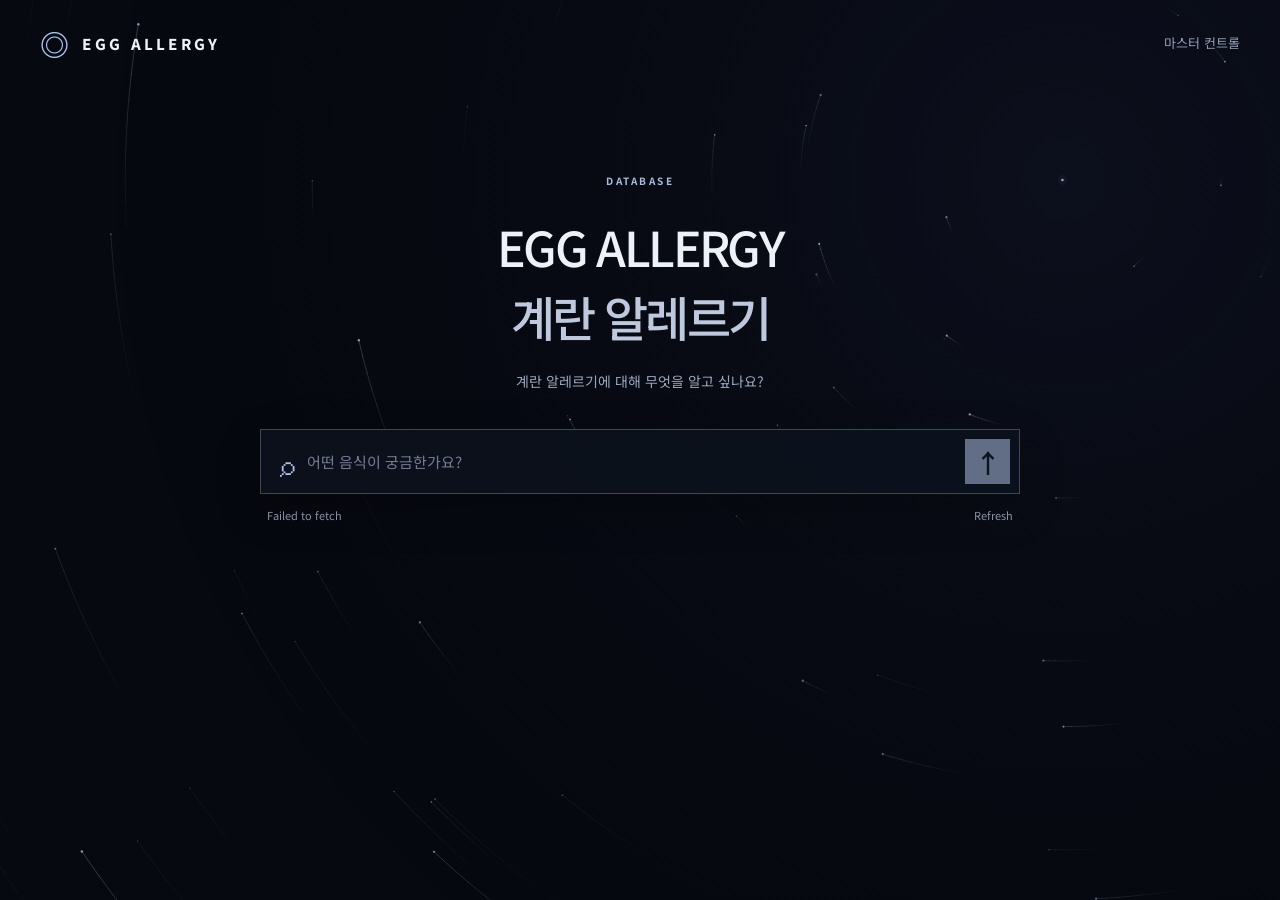
==== index.html @ 76c4cc01 "Add files via upload" ====
<!doctype html>
<html lang="ko">
<head>
  <meta charset="UTF-8">
  <meta name="viewport" content="width=device-width, initial-scale=1">
  <meta name="theme-color" content="#090b14">

  <title>EGG ALLERGY</title>

  <link rel="stylesheet" href="./style.css">

  <script defer src="./api.js"></script>
  <script defer src="./search.js"></script>
  <script defer src="./starfield.js"></script>
</head>

<body>
  <canvas id="starfield",aria-hidden="true"></canvas>


  <header class="site-header">
    <a class="brand" href="./index.html" aria-label="ORBIT 홈">
      <span class="brand-symbol" aria-hidden="true">◎</span>
      EGG ALLERGY
    </a>

    <a class="nav-link" href="./admin.html">마스터 컨트롤</a>
  </header>

  <main class="search-page">
    <section class="hero">
      <span class="eyebrow">DATABASE</span>

      <h1>EGG ALLERGY<br><span>계란 알레르기</span></h1>

      <p class="hero-description">
        계란 알레르기에 대해 무엇을 알고 싶나요?
      </p>

      <form
  id="searchForm"
  class="search-form"
  role="search"
>
  <label class="sr-only" for="searchInput">
    음식 검색
  </label>

  <span class="search-icon" aria-hidden="true">⌕</span>

  <input
    id="searchInput"
    type="search"
    placeholder="어떤 음식이 궁금한가요?"
    autocomplete="off"
    maxlength="100"
    required

    role="combobox"
    aria-autocomplete="list"
    aria-haspopup="listbox"
    aria-expanded="false"
    aria-controls="searchSuggestions"
  >

  <button
    id="searchButton"
    class="search-submit"
    type="submit"
  >
    <span class="sr-only">검색</span>
    <span aria-hidden="true">↑</span>
  </button>

  <!-- 입력 중 표시되는 추천 검색어 -->
  <div
    id="suggestionPanel"
    class="suggestion-panel"
    hidden
  >
    <div class="suggestion-heading">
      <span>Related</span>
      <span>Select or Enter</span>
    </div>

    <div
      id="searchSuggestions"
      role="listbox"
      aria-label="추천 음식"
    ></div>
  </div>
</form>


      <div class="search-meta">
        <span id="connectionStatus" role="status">
          Loading Data
        </span>

        <button id="refreshButton" class="text-button" type="button">
          Refresh
        </button>
      </div>
    </section>

    <section
      id="results"
      class="results"
      aria-live="polite"
      aria-label="검색 결과"
      hidden
    >
      <div class="section-heading">
        <span class="eyebrow">이거인가요?</span>
        <span id="resultCount" class="muted"></span>
      </div>

      <article id="bestResult" class="best-card" hidden>
        <div class="result-topline">
          <span class="result-caption">Best Related</span>
          <span id="resultGrade" class="grade-badge"></span>
          <p id="resultGradeDescription" class="grade-description"></p>
        </div>

        <h2 id="resultName"></h2>

        <p id="resultNote" class="result-note"></p>

        <div id="resultTags" class="tag-list"></div>

        <p class="result-disclaimer">
          모든 음식은 귀납적으로 측정되었습니다. | Every food has investigated by inductive reasoning
        </p>
      </article>

      <div id="emptyResult" class="empty-card" hidden>
        <span class="empty-symbol" aria-hidden="true">✧</span>
        <h2>데이터베이스가 존재하지 않음.</h2>
        <p>잘못 입력하신건가요?</p>
      </div>

      <section
        id="relatedSection"
        class="related-section"
        aria-labelledby="relatedTitle"
        hidden
      >
        <h3 id="relatedTitle">다른 건?</h3>
        <div id="relatedList" class="related-list"></div>
      </section>
    </section>
  </main>

</body>
</html>
---- style.css ----
@import url("https://fonts.googleapis.com/css2?family=Noto+Sans+KR:wght@400;500;600;700;800&display=swap");

:root {
  color-scheme: dark;

  --bg: #090b14;
  --panel: #121522;
  --panel-soft: #151928;

  --text: #f2f2f8;
  --muted: #959bb3;
  --line: rgba(188, 196, 235, 0.13);

  --accent: #b6a6ff;
  --accent-bright: #d5ccff;

  --danger: #ff8b9c;
  --warning: #ffbc80;
  --caution: #e7d77f;
  --safe: #8edbc4;
}

* {
  box-sizing: border-box;
}

[hidden] {
  display: none !important;
}

html {
  min-height: 100%;
}

body {
  margin: 0;
  min-height: 100vh;

  font-family:
    "Noto Sans KR",
    system-ui,
    -apple-system,
    sans-serif;

  background-color: var(--bg);
  color: var(--text);

  background-image:
    radial-gradient(
      1px 1px at 22px 35px,
      rgba(232, 232, 255, 0.24) 95%,
      transparent
    ),
    radial-gradient(
      1px 1px at 110px 125px,
      rgba(232, 232, 255, 0.16) 95%,
      transparent
    );

  background-size: 230px 230px, 310px 310px;
}

button,
input,
textarea,
select {
  font: inherit;
}

button,
a,
input,
textarea,
select {
  -webkit-tap-highlight-color: transparent;
}

button {
  cursor: pointer;
}

button:disabled {
  opacity: 0.5;
  cursor: not-allowed;
}

a {
  color: inherit;
  text-decoration: none;
}

button,
a,
input,
textarea,
select {
  outline-offset: 5px;
}

:focus-visible {
  outline: 2px solid var(--accent);
}

.space-glow {
  position: fixed;
  z-index: -1;
  pointer-events: none;
  border-radius: 50%;
  filter: blur(85px);
}

.glow-one {
  width: min(560px, 80vw);
  height: 430px;
  top: -220px;
  left: calc(50% - 280px);
  background: rgba(109, 77, 203, 0.19);
}

.glow-two {
  width: 280px;
  height: 280px;
  bottom: 4%;
  right: 2%;
  background: rgba(49, 81, 154, 0.1);
}

.site-header {
  max-width: 1360px;
  margin: 0 auto;
  padding: 28px 40px;

  display: flex;
  align-items: center;
  justify-content: space-between;
  gap: 20px;
}

.brand {
  display: inline-flex;
  align-items: center;
  gap: 10px;

  font-size: 15px;
  font-weight: 800;
  letter-spacing: 0.16em;
}

.brand-symbol {
  color: var(--accent);
  font-size: 29px;
  line-height: 1;
}

.nav-link {
  color: var(--muted);
  font-size: 13px;
  transition: color 0.2s;
}

.nav-link:hover {
  color: var(--text);
}

.search-page {
  width: min(760px, calc(100% - 40px));
  margin: 80px auto 0;
}

.hero {
  text-align: center;
}

.eyebrow {
  font-size: 10px;
  font-weight: 700;
  letter-spacing: 0.2em;
  color: var(--accent);
}

.hero h1 {
  margin: 22px 0 18px;

  font-size: clamp(32px, 5vw, 48px);
  font-weight: 600;
  line-height: 1.45;
  letter-spacing: -0.055em;
}

.hero h1 span {
  color: #c5c8d9;
}

.hero-description {
  margin: 0;
  color: var(--muted);
  font-size: 14px;
  line-height: 1.8;
}

.search-form {
  margin-top: 35px;
  padding: 10px 10px 10px 20px;

  display: flex;
  align-items: center;
  gap: 12px;

  border: 1px solid rgba(182, 166, 255, 0.24);
  border-radius: 20px;

  background: rgba(22, 25, 40, 0.92);

  box-shadow:
    0 20px 70px rgba(0, 0, 0, 0.22),
    inset 0 1px 0 rgba(255, 255, 255, 0.03);

  transition: border-color 0.2s, box-shadow 0.2s;
}

.search-form:focus-within {
  border-color: rgba(182, 166, 255, 0.6);
  box-shadow: 0 0 0 4px rgba(182, 166, 255, 0.06);
}

.search-icon {
  color: var(--accent);
  font-size: 29px;
}

.search-form input {
  flex: 1;
  width: 0;
  min-width: 0;
  padding: 12px 0;

  border: none;
  outline: none;
  background: transparent;
  color: var(--text);
  font-size: 15px;
}

input::placeholder,
textarea::placeholder {
  color: #757d96;
}

.search-submit {
  flex-shrink: 0;
  width: 44px;
  height: 44px;

  border: none;
  border-radius: 13px;

  background: var(--accent);
  color: #201832;

  font-size: 26px;
  font-weight: 600;
  transition: background 0.2s, transform 0.2s;
}

.search-submit:hover {
  background: var(--accent-bright);
  transform: translateY(-1px);
}

.search-meta {
  display: flex;
  justify-content: space-between;
  align-items: center;
  gap: 12px;

  padding: 13px 7px;
  color: var(--muted);
  font-size: 11px;
}

.text-button {
  padding: 0;
  border: none;
  background: transparent;
  color: var(--muted);
  font-size: inherit;
}

.text-button:hover {
  color: var(--accent-bright);
}

.results {
  margin-top: 34px;
  animation: appear 0.35s ease;
}

.section-heading {
  margin: 0 4px 13px;

  display: flex;
  align-items: center;
  justify-content: space-between;
  gap: 12px;

  font-size: 11px;
}

.best-card,
.empty-card {
  border: 1px solid var(--line);
  border-radius: 22px;

  background:
    linear-gradient(
      135deg,
      rgba(182, 166, 255, 0.05),
      transparent 65%
    ),
    var(--panel);

  padding: 30px;
}

.result-topline {
  display: flex;
  justify-content: space-between;
  align-items: center;
  gap: 16px;
}

.result-caption {
  color: var(--muted);
  font-size: 12px;
}

.best-card h2 {
  margin: 22px 0 16px;
  font-size: clamp(32px, 6vw, 48px);
  line-height: 1.3;
  letter-spacing: -0.05em;
  overflow-wrap: anywhere;
}

.result-note {
  margin: 0;
  color: #b9bfd2;
  font-size: 14px;
  line-height: 1.9;
  white-space: pre-wrap;
  overflow-wrap: anywhere;
}

.grade-badge {
  display: inline-flex;
  align-items: center;
  padding: 6px 11px;

  border: 1px solid currentColor;
  border-radius: 8px;

  font-size: 11px;
  font-weight: 600;
}

.grade-danger {
  color: var(--danger);
  background: rgba(255, 139, 156, 0.06);
}

.grade-warning {
  color: var(--warning);
  background: rgba(255, 188, 128, 0.06);
}

.grade-caution {
  color: var(--caution);
  background: rgba(231, 215, 127, 0.06);
}

.grade-safe {
  color: var(--safe);
  background: rgba(142, 219, 196, 0.06);
}

.tag-list {
  display: flex;
  flex-wrap: wrap;
  gap: 7px;
  margin-top: 22px;
}

.tag {
  max-width: 100%;
  padding: 6px 10px;
  border-radius: 7px;
  background: rgba(255, 255, 255, 0.04);
  color: #a7adc4;
  font-size: 11px;
  overflow-wrap: anywhere;
}

.result-disclaimer {
  margin: 24px 0 0;
  padding-top: 17px;
  border-top: 1px solid var(--line);
  color: var(--muted);
  font-size: 10px;
  line-height: 1.8;
}

.related-section {
  margin-top: 28px;
}

.related-section h3 {
  margin: 0 0 13px;
  color: #b6bdd2;
  font-size: 12px;
  font-weight: 500;
}

.related-list {
  display: flex;
  flex-wrap: wrap;
  gap: 9px;
}

.related-button {
  max-width: 100%;

  display: inline-flex;
  align-items: center;
  gap: 14px;

  padding: 12px 15px;
  border: 1px solid var(--line);
  border-radius: 11px;

  background: rgba(20, 24, 39, 0.8);
  color: #c8ccdc;
  font-size: 13px;
  text-align: left;
  overflow-wrap: anywhere;

  transition: background 0.2s, border-color 0.2s;
}

.related-button:hover {
  background: #1b2034;
  border-color: rgba(182, 166, 255, 0.4);
}

.related-button span:last-child {
  color: var(--accent);
}

.empty-card {
  text-align: center;
  padding: 40px 24px;
}

.empty-symbol {
  color: var(--accent);
  font-size: 34px;
}

.empty-card h2 {
  font-size: 20px;
  font-weight: 500;
}

.empty-card p {
  color: var(--muted);
  font-size: 13px;
  line-height: 1.8;
}

.site-footer {
  padding: 55px 20px 30px;
  text-align: center;
  color: #727b95;
  font-size: 10px;
}

/* 편집 페이지 */

.admin-page {
  width: min(1320px, calc(100% - 64px));
  margin: 45px auto 70px;
}

.admin-heading h1 {
  margin: 14px 0 10px;
  font-size: clamp(26px, 4vw, 34px);
  letter-spacing: -0.04em;
}

.admin-heading p {
  font-size: 13px;
  line-height: 1.8;
}

.status-message {
  min-height: 22px;
  margin: 20px 0;
  font-size: 13px;
  color: var(--accent-bright);
  line-height: 1.8;
}

.status-message.error {
  color: var(--danger);
}

.login-panel {
  max-width: 460px;
  margin: 45px auto;
  padding: 34px;

  border: 1px solid var(--line);
  border-radius: 20px;
  background: var(--panel);
}

.panel-icon {
  color: var(--accent);
  font-size: 30px;
}

.login-panel h2 {
  margin: 16px 0 10px;
  font-size: 21px;
  font-weight: 600;
}

.login-panel p {
  font-size: 12px;
  line-height: 1.8;
}

.login-form {
  display: grid;
  gap: 12px;
  margin: 24px 0 18px;
}

.login-form input {
  width: 100%;
  padding: 13px 14px;
  border: 1px solid var(--line);
  border-radius: 10px;
  background: #0c0f1a;
  color: var(--text);
}

.primary-button,
.secondary-button,
.row-button {
  padding: 10px 14px;
  border: 1px solid transparent;
  border-radius: 9px;
  font-size: 12px;
  font-weight: 500;
}

.primary-button {
  background: var(--accent);
  color: #201832;
}

.primary-button:hover:not(:disabled) {
  background: var(--accent-bright);
}

.secondary-button {
  border-color: var(--line);
  background: var(--panel);
  color: #c7cce0;
}

.secondary-button:hover:not(:disabled) {
  background: #1c2135;
}

.editor-toolbar,
.toolbar-group {
  display: flex;
  align-items: center;
  flex-wrap: wrap;
  gap: 10px;
}

.editor-toolbar {
  justify-content: space-between;
  margin: 26px 0 18px;
}

.session-info {
  color: var(--muted);
  font-size: 11px;
}

.table-help {
  display: flex;
  flex-wrap: wrap;
  justify-content: space-between;
  gap: 8px;
  margin-bottom: 12px;
  color: var(--muted);
  font-size: 11px;
}

.table-wrap {
  overflow: auto;
  max-height: 68vh;

  border: 1px solid var(--line);
  border-radius: 12px;
  background: #10131f;
}

.food-table {
  width: 100%;
  min-width: 1100px;

  border-collapse: separate;
  border-spacing: 0;
  table-layout: fixed;

  font-size: 12px;
}

.food-table th {
  position: sticky;
  top: 0;
  z-index: 1;

  padding: 14px 12px;

  border-bottom: 1px solid var(--line);
  border-right: 1px solid var(--line);

  background: #1a1e2f;
  color: #b8bfd5;
  text-align: left;
  font-size: 11px;
  font-weight: 500;
}

.food-table th:nth-child(1) {
  width: 58px;
}

.food-table th:nth-child(2) {
  width: 170px;
}

.food-table th:nth-child(3) {
  width: 100px;
}

.food-table th:nth-child(4),
.food-table th:nth-child(5) {
  width: 180px;
}

.food-table th:nth-child(6) {
  width: 260px;
}

.food-table th:nth-child(7) {
  width: 145px;
}

.food-table td {
  padding: 6px;
  vertical-align: top;

  border-bottom: 1px solid var(--line);
  border-right: 1px solid var(--line);
}

.food-table th:last-child,
.food-table td:last-child {
  border-right: none;
}

.food-table tbody tr:last-child td {
  border-bottom: none;
}

.food-table tbody tr:hover {
  background: rgba(182, 166, 255, 0.025);
}

.food-table tbody tr.dirty {
  background: rgba(182, 166, 255, 0.055);
}

.food-table .row-number {
  padding-top: 18px;
  text-align: center;
  color: var(--muted);
}

.cell-input {
  display: block;
  width: 100%;
  min-height: 42px;
  padding: 10px 8px;

  border: 1px solid transparent;
  border-radius: 5px;

  background: transparent;
  color: #dbe0ee;
  font-size: 12px;
}

textarea.cell-input {
  resize: vertical;
  min-height: 64px;
  line-height: 1.7;
}

.cell-input:focus {
  border-color: rgba(182, 166, 255, 0.5);
  background: #191e30;
  outline: none;
}

select.cell-input {
  background-color: #111522;
}

.row-actions {
  display: flex;
  gap: 5px;
  padding-top: 4px;
}

.row-button {
  padding: 8px 9px;
  background: #26243c;
  color: var(--accent-bright);
}

.row-button.delete {
  background: rgba(255, 139, 156, 0.07);
  color: var(--danger);
}

.muted {
  color: var(--muted);
}

.small {
  font-size: 11px;
}

.sr-only {
  position: absolute;
  width: 1px;
  height: 1px;
  padding: 0;
  margin: -1px;
  overflow: hidden;
  clip: rect(0, 0, 0, 0);
  white-space: nowrap;
  border: 0;
}

@keyframes appear {
  from {
    opacity: 0;
    transform: translateY(8px);
  }

  to {
    opacity: 1;
    transform: translateY(0);
  }
}

@media (max-width: 640px) {
  .site-header {
    padding: 22px 20px;
  }

  .brand {
    font-size: 13px;
  }

  .nav-link {
    font-size: 11px;
  }

  .search-page {
    margin-top: 60px;
  }

  .hero-description {
    font-size: 12px;
  }

  .search-form {
    margin-top: 27px;
    padding-left: 14px;
    gap: 8px;
  }

  .search-form input {
    font-size: 13px;
  }

  .best-card {
    padding: 24px 21px;
  }

  .admin-page {
    width: calc(100% - 32px);
    margin-top: 30px;
  }

  .login-panel {
    padding: 25px;
  }

  .editor-toolbar {
    align-items: flex-start;
    gap: 16px;
  }
}

@media (prefers-reduced-motion: reduce) {
  *,
  *::before,
  *::after {
    animation: none !important;
    transition: none !important;
  }
}

/* ──────────────────────────────
   각진 인터페이스 + 별 일주운동 배경
   ────────────────────────────── */

:root {
  --bg: #070910;
  --panel: #101420;
  --panel-soft: #151b28;

  --text: #edf1fa;
  --muted: #929eb5;

  --accent: #abc4f5;
  --accent-bright: #d5e4ff;

  --line: rgba(174, 195, 230, 0.18);
}

/* 기존 점 형태의 별 배경 제거 */
body {
  position: relative;
  isolation: isolate;

  background-color: var(--bg);
  background-image: none;
}

/* 움직이는 우주 배경 */
#starfield {
  position: fixed;
  inset: 0;
  z-index: 0;

  display: block;
  width: 100%;
  height: 100%;

  pointer-events: none;
}

/* 기존 장식은 사용하지 않음 */
.space-glow {
  display: none;
}

/* 배경 위에 실제 콘텐츠 배치 */
.site-header,
.search-page,
.admin-page,
.site-footer {
  position: relative;
  z-index: 1;
}

/* 기존 모서리를 각지게 변경 */
.search-form,
.search-submit,
.best-card,
.empty-card,
.grade-badge,
.tag,
.related-button,
.login-panel,
.login-form input,
.primary-button,
.secondary-button,
.row-button,
.table-wrap,
.cell-input {
  border-radius: 0;
}

/* 헤더 */
.site-header {
  padding-top: 25px;
  padding-bottom: 25px;
}

.brand {
  letter-spacing: 0.22em;
}

.brand-symbol {
  color: var(--accent);
}

.nav-link {
  padding: 8px 0;
  border-bottom: 1px solid transparent;
}

.nav-link:hover {
  border-bottom-color: var(--accent);
}

/* 메인 문구 */
.eyebrow {
  color: #a7bddf;
  letter-spacing: 0.25em;
}

.hero h1 {
  font-weight: 500;
}

.hero h1 span {
  color: #bec9dd;
}

.hero-description {
  color: #9aa8bf;
}

/* 검색창 */
.search-form {
  padding: 9px 9px 9px 19px;

  border: 1px solid rgba(174, 195, 230, 0.3);

  background: rgba(13, 18, 29, 0.9);
  backdrop-filter: blur(12px);
  -webkit-backdrop-filter: blur(12px);

  box-shadow: 0 15px 45px rgba(0, 0, 0, 0.22);
}

.search-form:focus-within {
  border-color: #adc8f6;
  box-shadow:
    0 0 0 1px rgba(173, 200, 246, 0.1),
    0 15px 45px rgba(0, 0, 0, 0.25);
}

.search-submit {
  width: 45px;
  height: 45px;

  background: #b7cced;
  color: #101827;
}

.search-submit:hover {
  background: #d4e3fb;
  transform: none;
}

/* 큰 검색 결과 */
.best-card,
.empty-card {
  position: relative;
  overflow: hidden;

  border: 1px solid var(--line);
  background: rgba(12, 17, 28, 0.93);

  backdrop-filter: blur(14px);
  -webkit-backdrop-filter: blur(14px);

  box-shadow: 0 18px 50px rgba(0, 0, 0, 0.2);
}

/* 위쪽 얇은 강조선 */
.best-card::before {
  content: "";

  position: absolute;
  top: 0;
  left: 0;

  width: 76px;
  height: 2px;

  background: var(--accent);
}

.best-card h2 {
  font-weight: 500;
}

.result-caption {
  letter-spacing: 0.06em;
}

.result-note {
  color: #bac7da;
}

.result-disclaimer {
  color: #8e9bb0;
}

/* 등급 */
.grade-badge {
  padding: 6px 12px;
  border-width: 1px;
}

/* 태그 */
.tag {
  border: 1px solid rgba(174, 195, 230, 0.1);
  background: rgba(174, 195, 230, 0.035);
  color: #aebed5;
}

/* 연관 검색어 */
.related-button {
  padding: 13px 16px;

  background: rgba(13, 18, 29, 0.9);
  border-color: rgba(174, 195, 230, 0.18);
}

.related-button:hover {
  background: rgba(28, 39, 58, 0.95);
  border-color: rgba(174, 195, 230, 0.55);
}

.related-button span:last-child {
  color: #b7ccef;
}

/* 편집 로그인 */
.login-panel {
  border: 1px solid var(--line);
  background: rgba(12, 17, 28, 0.95);

  backdrop-filter: blur(12px);
  -webkit-backdrop-filter: blur(12px);
}

.login-form input {
  border-color: rgba(174, 195, 230, 0.2);
  background: #090e18;
}

.primary-button {
  background: #b7cced;
  color: #101827;
}

.primary-button:hover:not(:disabled) {
  background: #d4e3fb;
}

.secondary-button {
  background: rgba(16, 23, 36, 0.95);
  border-color: var(--line);
}

.secondary-button:hover:not(:disabled) {
  background: #202d43;
}

/* 엑셀형 편집 표 */
.table-wrap {
  border-color: rgba(174, 195, 230, 0.22);
  background: #0d1320;
}

.food-table th {
  background: #192335;
  color: #c1cfe3;

  border-color: rgba(174, 195, 230, 0.18);
}

.food-table td {
  border-color: rgba(174, 195, 230, 0.12);
}

.food-table tbody tr:hover {
  background: rgba(171, 196, 245, 0.035);
}

.food-table tbody tr.dirty {
  background: rgba(171, 196, 245, 0.075);
}

.cell-input {
  color: #e0e8f5;
}

.cell-input:focus {
  background: #1a263a;
  border-color: #91add7;
}

select.cell-input {
  background-color: #101827;
}

.row-button {
  background: #24334b;
  color: #d0e0fa;
}

/* 드래그 선택 색 */
::selection {
  background: rgba(171, 196, 245, 0.3);
  color: #ffffff;
}

@media (max-width: 640px) {
  .search-form {
    padding-left: 13px;
  }

  .best-card,
  .empty-card {
    padding: 25px 20px;
  }
}

/* ──────────────────────────────
   연관 검색어: 이어지는 세로 리스트
   ────────────────────────────── */

.related-section {
  margin-top: 32px;
}

.related-section h3 {
  margin: 0 0 15px;
  padding: 0 2px;

  color: #aebbd0;
  font-size: 12px;
  font-weight: 500;
  letter-spacing: 0.02em;
}

/* 개별 블록 대신 하나로 이어지는 목록 */
.related-list {
  display: flex;
  flex-direction: column;
  gap: 0;

  border-top: 1px solid rgba(174, 195, 230, 0.2);
  border-bottom: 1px solid rgba(174, 195, 230, 0.2);

  background: rgba(9, 14, 24, 0.55);
}

/* 행 사이에만 구분선 */
.related-item + .related-item {
  border-top: 1px solid rgba(174, 195, 230, 0.11);
}

.related-button {
  position: relative;

  display: flex;
  align-items: center;
  justify-content: space-between;
  gap: 20px;

  width: 100%;
  max-width: none;
  min-height: 64px;

  margin: 0;
  padding: 18px 16px;

  border: none;
  border-radius: 0;

  background: transparent;
  box-shadow: none;

  color: #d4deed;
  font-size: 14px;
  text-align: left;

  transition: background 0.18s ease;
}

.related-button:hover {
  border: none;
  background: rgba(171, 196, 245, 0.055);
}

/* 키보드 선택 표시가 다른 행에 가리지 않도록 */
.related-button:focus-visible {
  z-index: 1;
  outline: 2px solid var(--accent);
  outline-offset: -2px;
}

.related-name {
  flex: 1;
  min-width: 0;

  color: #d4deed;
  font-weight: 400;
  line-height: 1.6;
  overflow-wrap: anywhere;
}

/* 오른쪽 등급 + 화살표 */
.related-meta {
  display: inline-flex;
  align-items: center;
  flex-shrink: 0;
  gap: 18px;
}

/* 기존 span 색상 규칙보다 우선 적용 */
.related-button .related-grade {
  display: inline-flex;
  align-items: center;
  justify-content: flex-start;
  gap: 7px;

  min-width: 43px;

  border: none;
  background: transparent;

  font-size: 11px;
  font-weight: 500;
  white-space: nowrap;
}

/* 등급 앞의 작은 점 */
.related-grade::before {
  content: "";

  width: 4px;
  height: 4px;

  border-radius: 50%;
  background: currentColor;
}

.related-button .related-grade.grade-danger {
  color: var(--danger);
}

.related-button .related-grade.grade-warning {
  color: var(--warning);
}

.related-button .related-grade.grade-caution {
  color: var(--caution);
}

.related-button .related-grade.grade-safe {
  color: var(--safe);
}

.related-button .related-arrow {
  color: #71819c;
  font-size: 14px;

  transition:
    color 0.18s ease,
    transform 0.18s ease;
}

.related-button:hover .related-arrow {
  color: #c6d9fa;
  transform: translate(2px, -2px);
}

@media (max-width: 640px) {
  .related-button {
    min-height: 60px;
    padding: 16px 12px;
    gap: 12px;

    font-size: 13px;
  }

  .related-meta {
    gap: 12px;
  }
}

/* 대표 음식의 등급 설명 */
.grade-description {
  max-width: 420px;

  margin: 10px 0 0 auto;

  color: #9baac0;
  font-size: 11px;
  font-weight: 400;
  line-height: 1.8;
  text-align: right;

  word-break: keep-all;
  overflow-wrap: anywhere;
}

@media (max-width: 640px) {
  .grade-description {
    max-width: 100%;
    font-size: 10px;
  }
}

/* ──────────────────────────────
   입력 중 추천 검색어
   ────────────────────────────── */

.search-form {
  position: relative;
}

/* 아래 검색 결과보다 추천 목록을 위에 표시 */
.hero {
  position: relative;
  z-index: 3;
}

.suggestion-panel {
  position: absolute;
  top: calc(100% + 8px);
  left: -1px;
  right: -1px;
  z-index: 20;

  overflow: hidden;

  border: 1px solid rgba(174, 195, 230, 0.28);
  border-radius: 0;

  background: #0c121e;

  box-shadow: 0 20px 45px rgba(0, 0, 0, 0.4);

  text-align: left;
}

.suggestion-heading {
  display: flex;
  align-items: center;
  justify-content: space-between;
  gap: 12px;

  padding: 12px 16px;

  border-bottom: 1px solid rgba(174, 195, 230, 0.15);

  color: #8fa0ba;
  font-size: 10px;
  letter-spacing: 0.03em;
}

.suggestion-heading span:last-child {
  color: #72819b;
}

#searchSuggestions {
  max-height: 330px;
  overflow-y: auto;
  overscroll-behavior: contain;
}

.suggestion-option {
  display: flex;
  align-items: center;
  justify-content: space-between;
  gap: 18px;

  min-height: 54px;
  padding: 15px 16px;

  color: #d4deed;
  cursor: pointer;

  transition: background 0.15s ease;
}

.suggestion-option + .suggestion-option {
  border-top: 1px solid rgba(174, 195, 230, 0.1);
}

.suggestion-option:hover,
.suggestion-option[aria-selected="true"] {
  background: #1a263a;
}

.suggestion-name {
  min-width: 0;

  font-size: 13px;
  line-height: 1.6;
  overflow-wrap: anywhere;
}

.suggestion-grade {
  display: inline-flex;
  align-items: center;
  flex-shrink: 0;
  gap: 7px;

  min-width: 42px;

  border: none;
  background: transparent;

  font-size: 11px;
  white-space: nowrap;
}

.suggestion-grade::before {
  content: "";

  width: 4px;
  height: 4px;

  border-radius: 50%;
  background: currentColor;
}

@media (max-width: 640px) {
  .suggestion-heading {
    padding: 11px 13px;
  }

  .suggestion-heading span:last-child {
    display: none;
  }

  .suggestion-option {
    min-height: 51px;
    padding: 13px;
  }
}

/* 편집 표 정렬 메뉴 */
.table-sort-controls {
  display: flex;
  align-items: center;
  flex-wrap: wrap;
  gap: 8px;
}

.table-sort-controls label {
  margin-left: 6px;

  color: var(--muted);
  font-size: 11px;
}

.table-sort-select {
  min-height: 39px;
  padding: 8px 30px 8px 12px;

  border: 1px solid var(--line);
  border-radius: 0;

  background: #101827;
  color: #c7d4e8;

  font-size: 12px;
  cursor: pointer;
}

.table-sort-select:focus-visible {
  outline: 2px solid var(--accent);
  outline-offset: 2px;
}

@media (max-width: 640px) {
  .table-sort-controls {
    width: 100%;
  }

  .table-sort-controls label {
    margin-left: 0;
  }
}
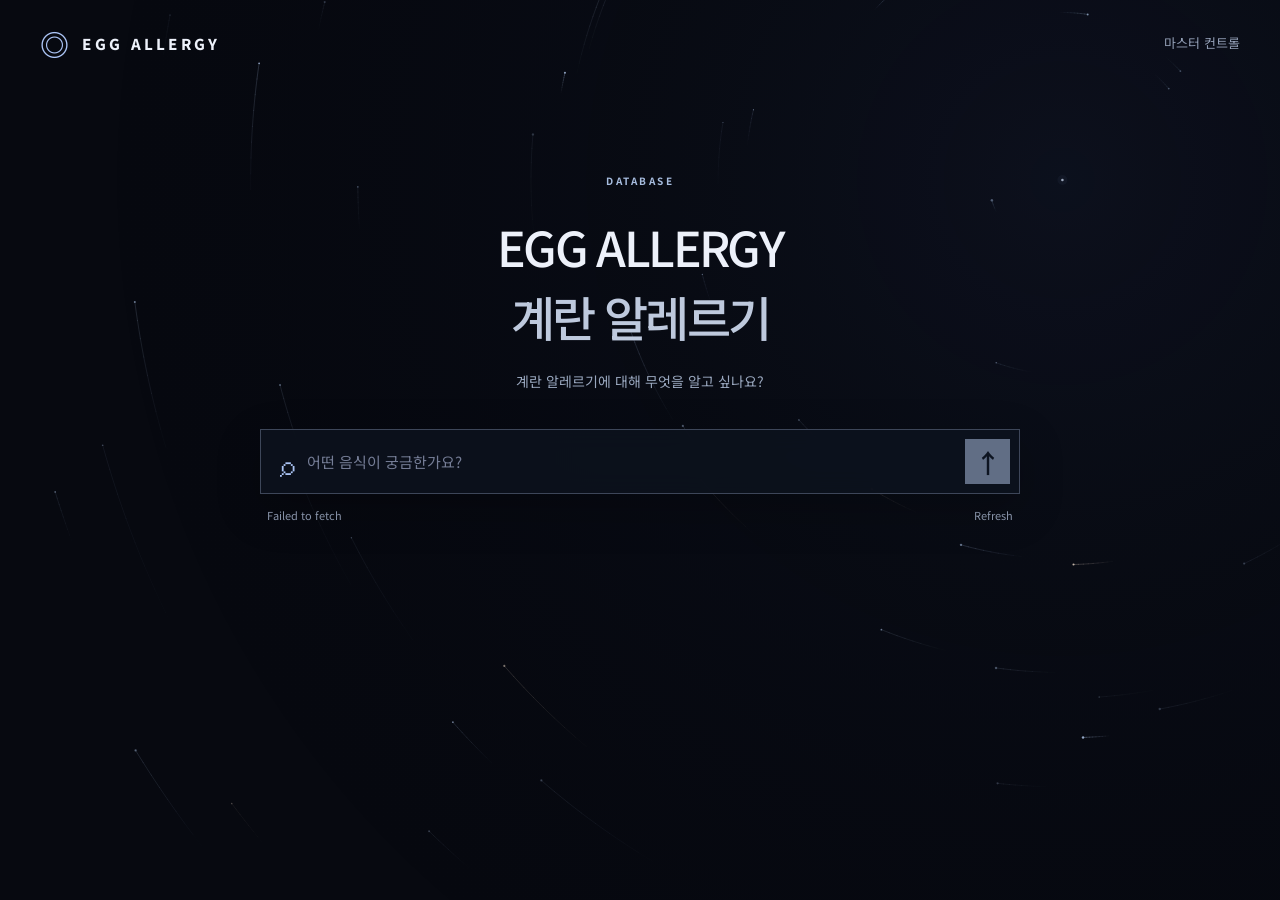
==== commit 2603a15c: "Update empty result message and suggestion form" ====
--- a/index.html
+++ b/index.html
@@ -134,10 +134,66 @@
       </article>
 
       <div id="emptyResult" class="empty-card" hidden>
-        <span class="empty-symbol" aria-hidden="true">✧</span>
-        <h2>데이터베이스가 존재하지 않음.</h2>
-        <p>잘못 입력하신건가요?</p>
-      </div>
+  <span class="empty-symbol" aria-hidden="true">✧</span>
+
+  <h2>데이터가 없어요.</h2>
+
+  <p>잘못 입력하신건가요?</p>
+
+  <div class="food-suggestion">
+    <h3>새로운 항목을 제안할 수 있어요.</h3>
+
+    <p class="suggestion-description">
+      제안은 일정 시간 이후 추가됩니다.
+    </p>
+
+    <form id="foodSuggestionForm" class="food-suggestion-form">
+      <div class="suggestion-field">
+        <label for="suggestionName">Item</label>
+
+        <input
+          id="suggestionName"
+          name="name"
+          type="text"
+          placeholder="Name"
+          maxlength="100"
+          required
+        >
+      </div>
+
+      <div class="suggestion-field">
+        <label for="suggestionNote">
+          Description <span>Optional</span>
+        </label>
+
+        <textarea
+          id="suggestionNote"
+          name="note"
+          rows="3"
+          maxlength="1000"
+          placeholder="Desc"
+        ></textarea>
+      </div>
+
+      <div class="suggestion-actions">
+        <button
+          id="suggestionSubmitButton"
+          class="primary-button"
+          type="submit"
+        >
+          Submit
+        </button>
+      </div>
+
+      <p
+        id="suggestionStatus"
+        class="suggestion-status"
+        role="status"
+        aria-live="polite"
+      ></p>
+    </form>
+  </div>
+</div>
 
       <section
         id="relatedSection"
@@ -145,7 +201,7 @@
         aria-labelledby="relatedTitle"
         hidden
       >
-        <h3 id="relatedTitle">다른 건?</h3>
+        <h3 id="relatedTitle">다른 것은 무엇이 있나요?</h3>
         <div id="relatedList" class="related-list"></div>
       </section>
     </section>
